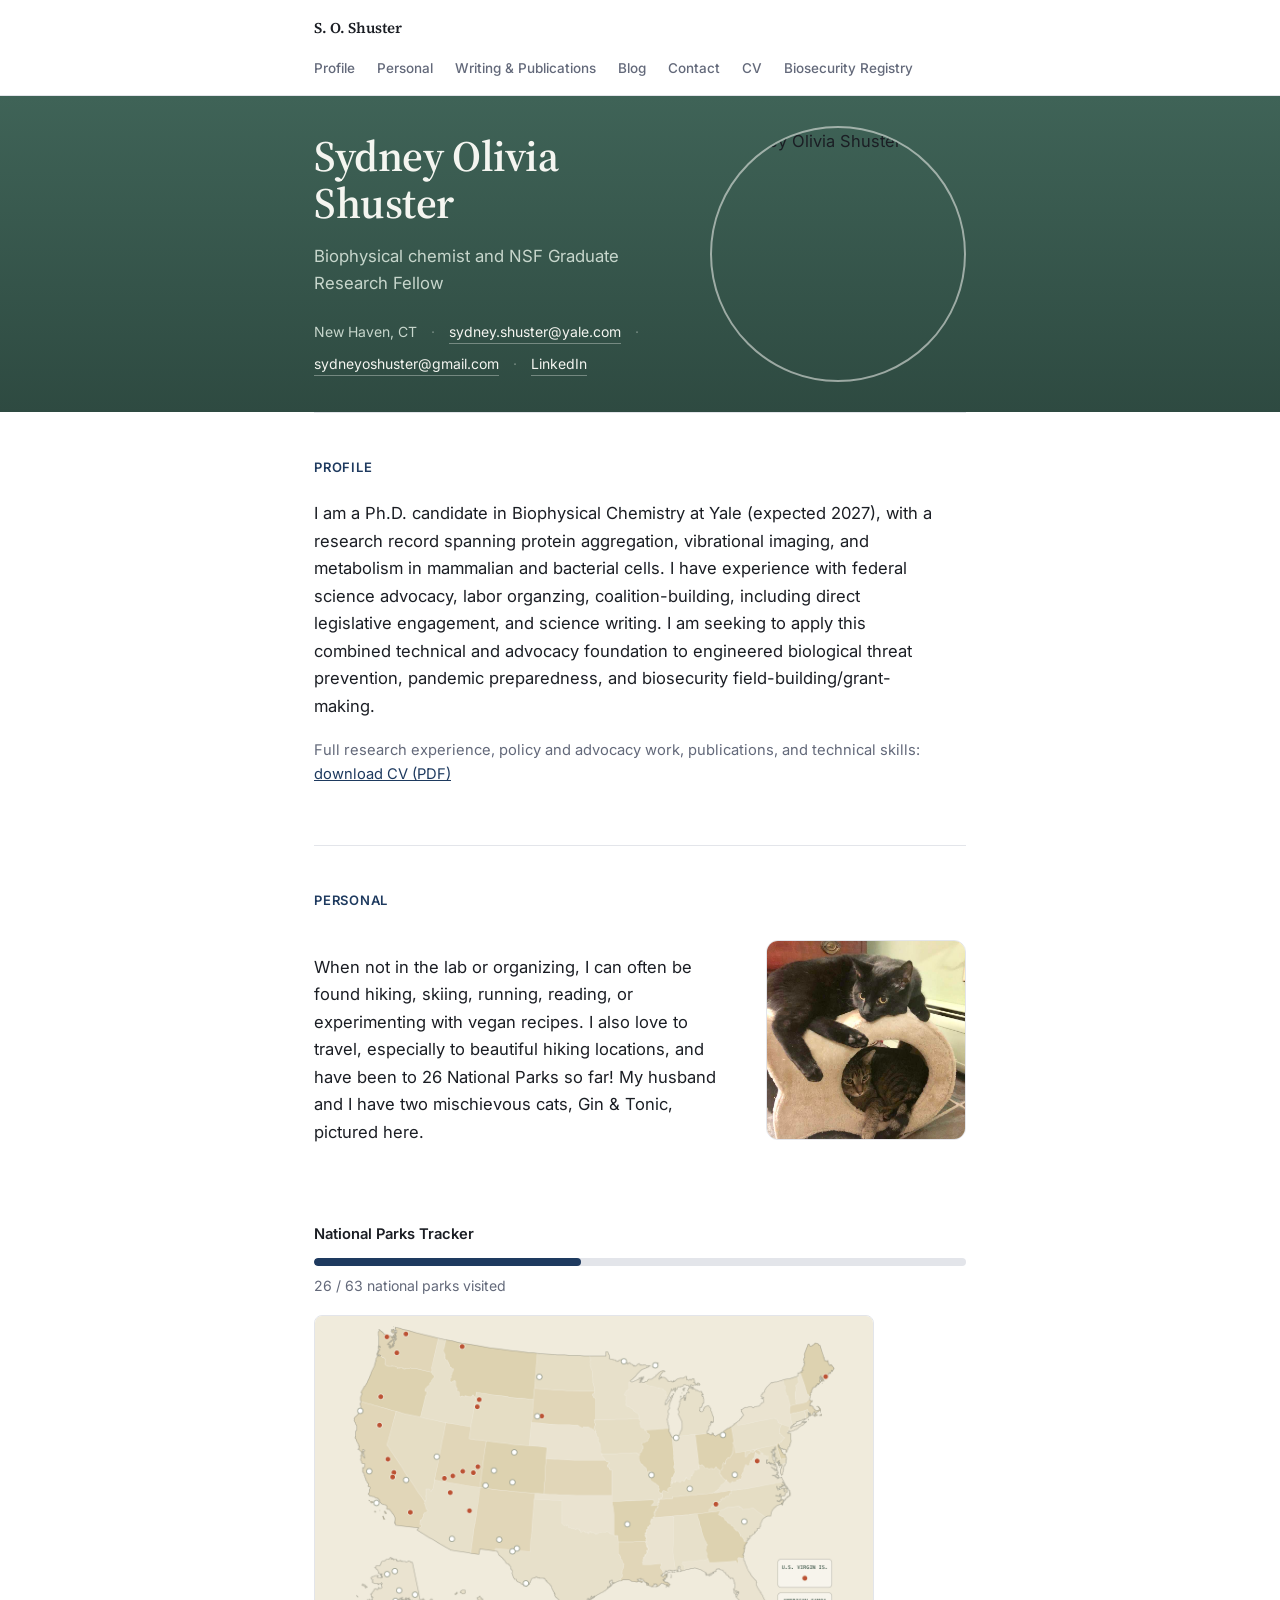
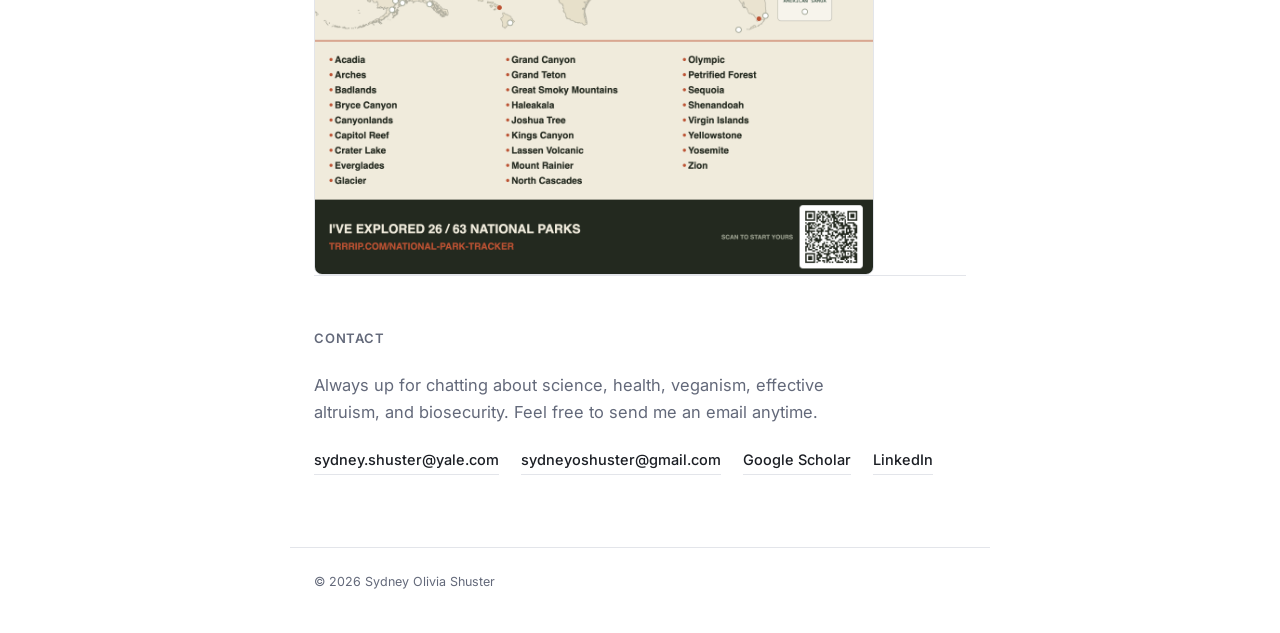
==== index.html @ ff26a90f "Update index.html" ====
<!DOCTYPE html>
<html lang="en">
<head>
<meta charset="UTF-8">
<meta name="viewport" content="width=device-width, initial-scale=1.0">
<title>Sydney Olivia Shuster</title>
<link rel="preconnect" href="https://fonts.googleapis.com">
<link rel="preconnect" href="https://fonts.gstatic.com" crossorigin>
<link href="https://fonts.googleapis.com/css2?family=Source+Serif+4:ital,opsz,wght@0,8..60,400;0,8..60,500;0,8..60,600;1,8..60,400&family=Inter:wght@400;500;600&display=swap" rel="stylesheet">
<link rel="stylesheet" href="styles.css">
<link rel="icon" type="image/x-icon" href="lab.ico">
</head>
<body>

<div class="topbar">
  <div class="topbar-inner">
    <a href="index.html" class="initials" style="text-decoration:none;">S. O. Shuster</a>
    <nav>
      <a href="#profile">Profile</a>
      <a href="#personal">Personal</a>
      <a href="writing.html">Writing &amp; Publications</a>
      <a href="blog.html">Blog</a>
      <a href="#contact">Contact</a>
      <a href="ShusterCV.pdf" target="_blank" rel="noopener">CV</a>
      <a href="biorep.html">Biosecurity Registry</a>
    </nav>
  </div>
</div>

<div class="hero-band">
  <div class="hero">
    <div>
      <h1 class="name">Sydney Olivia Shuster</h1>
      <p class="hero-role">Biophysical chemist and NSF Graduate Research Fellow</p>
      <div class="hero-meta">
        <span>New Haven, CT</span>
        <span class="dot">·</span>
        <a href="mailto:sydney.shuster@yale.com">sydney.shuster@yale.com</a>
        <span class="dot">·</span>
        <a href="mailto:sydneyoshuster@gmail.com">sydneyoshuster@gmail.com</a>
        <span class="dot">·</span>
        <a href="https://www.linkedin.com/in/sydney-o-shuster" target="_blank" rel="noopener">LinkedIn</a>
      </div>
    </div>
    <img src="snowphoto.jpg" alt="Sydney Olivia Shuster" class="photo-slot">
  </div>
</div>

<div class="wrap">

  <section id="profile">
    <p class="sec-label">Profile</p>
    <p class="lede">I am a Ph.D. candidate in Biophysical Chemistry at Yale (expected 2027), with a research record spanning protein aggregation, vibrational imaging, and metabolism in mammalian and bacterial cells. I have experience with federal science advocacy, labor organzing, coalition-building, including direct legislative engagement, and science writing. I am seeking to apply this combined technical and advocacy foundation to engineered biological threat prevention, pandemic preparedness, and biosecurity field-building/grant-making.</p>
    <p class="scholar-link">Full research experience, policy and advocacy work, publications, and technical skills: <a href="ShusterCV.pdf" target="_blank" rel="noopener">download CV (PDF)</a></p>
  </section>

  <section id="personal">
    <p class="sec-label">Personal</p>
    <div class="personal-grid">
      <div>
        <p class="lede" style="margin: 20px 0 0;">When not in the lab or organizing, I can often be found hiking, skiing, running, reading, or experimenting with vegan recipes. I also love to travel, especially to beautiful hiking locations, and have been to 26 National Parks so far! My husband and I have two mischievous cats, Gin & Tonic, pictured here.</p>
      </div>
      <img src="ginandtonic.jpg" alt="Gin & Tonic" class="personal-photo">
    </div>
  </section>

   <div class="parks-tracker">
      <h4>National Parks Tracker</h4>
      <div class="parks-progress-bar"><div class="parks-progress-fill" style="width: 41%;"></div></div>
      <p class="parks-count">26 / 63 national parks visited</p>
      <img src="national-parks-map.png" alt="Map of U.S. national parks visited, 26 of 63" class="parks-map">
    </div>
  </section>

  <section id="contact" class="contact-block">
    <p class="sec-label">Contact</p>
    <p>Always up for chatting about science, health, veganism, effective altruism, and biosecurity. Feel free to send me an email anytime.</p>
    <div class="contact-links">
      <a href="mailto:sydney.shuster@yale.com">sydney.shuster@yale.com</a>
      <a href="mailto:sydneyoshuster@gmail.com">sydneyoshuster@gmail.com</a>
      <a href="https://scholar.google.com/citations?user=3XQuWykAAAAJ&hl=en" target="_blank" rel="noopener">Google Scholar</a>
      <a href="https://www.linkedin.com/in/sydney-o-shuster" target="_blank" rel="noopener">LinkedIn</a>
    </div>
  </section>

</div>

<footer class="foot">© 2026 Sydney Olivia Shuster</footer>

</body>
</html>
---- styles.css ----
:root{
    --bg: #FFFFFF;
    --ink: #1B1E24;
    --muted: #63697A;
    --accent: #1E3A5F;
    --rule: #E3E5EA;
    --max: 700px;
    --green: #3F6357;
    --green-deep: #2E4A41;
    --on-green: #F4F5F0;
    --on-green-muted: #C7D6CC;
  }

  *{ box-sizing: border-box; }
  html{ scroll-behavior: smooth; }

  body{
    margin:0;
    background: var(--bg);
    color: var(--ink);
    font-family: 'Inter', sans-serif;
    font-size: 16.5px;
    line-height: 1.65;
    -webkit-font-smoothing: antialiased;
  }

  a{ color: var(--accent); }

  .wrap{ max-width: var(--max); margin: 0 auto; padding: 0 24px; }

  /* ---------- Nav ---------- */
  .topbar{
    position: sticky; top:0; z-index: 20;
    background: rgba(255,255,255,0.9);
    backdrop-filter: blur(6px);
    border-bottom: 1px solid var(--rule);
  }
  .topbar-inner{
    max-width: var(--max); margin:0 auto; padding: 16px 24px;
    display:flex; align-items:center; justify-content:space-between;
    gap: 16px; flex-wrap: wrap;
  }
  .topbar .initials{
    font-family:'Source Serif 4', serif; font-weight:600; font-size: 15px; color: var(--ink);
  }
  nav{ display:flex; gap: 22px; flex-wrap: wrap; }
  nav a{
    font-size: 13.5px; font-weight:500; text-decoration:none; color: var(--muted);
    transition: color .15s;
  }
  nav a:hover{ color: var(--accent); }

  /* ---------- Hero ---------- */
  .hero-band{
    background: linear-gradient(180deg, var(--green) 0%, var(--green-deep) 100%);
  }
  .hero{
    max-width: var(--max); margin: 0 auto; padding: 30px 24px 30px;
    display:grid; grid-template-columns: 1fr auto; gap: 32px; align-items:center;
  }
  .hero-eyebrow{
    font-size: 13.5px; font-weight:600; text-transform: uppercase; letter-spacing: 0.06em;
    color: var(--on-green-muted); margin: 0 0 14px;
  }
  h1.name{
    font-family:'Source Serif 4', serif;
    font-weight: 600;
    font-size: clamp(2.1rem, 5vw, 2.7rem);
    line-height: 1.1;
    margin: 0 0 16px;
    letter-spacing: -0.01em;
    color: var(--on-green);
  }
  .hero-role{
    font-size: 1.05rem; color: var(--on-green-muted); max-width: 48ch; margin: 0 0 22px;
  }
  .hero-meta{
    display:flex; flex-wrap:wrap; gap: 8px 14px;
    font-size: 14px; color: var(--on-green-muted);
  }
  .hero-meta a{ color: var(--on-green); text-decoration: none; border-bottom: 1px solid rgba(244,245,240,0.35); }
  .hero-meta a:hover{ border-color: var(--on-green); }
  .hero-meta .dot{ color: rgba(244,245,240,0.35); }

  .photo-slot{
    width: 256px; height: 256px;
    border-radius: 50%;
    border: 2px solid rgba(244,245,240,0.55);
    object-fit: cover;
    flex: none;
}
  /* ---------- Sections ---------- */
  section{ padding: 44px 0; border-top: 1px solid var(--rule); }

  .sec-label{
    font-size: 13px; font-weight:600; text-transform: uppercase; letter-spacing: 0.06em;
    color: var(--accent); margin: 0 0 22px;
  }

  .lede{ font-size: 1.04rem; color: var(--ink); max-width: 62ch; }

  /* Entries */
  .entry{ margin-bottom: 28px; }
  .entry:last-child{ margin-bottom: 0; }
  .entry-top{
    display:flex; justify-content:space-between; align-items:baseline; gap: 12px 20px;
    flex-wrap: wrap; margin-bottom: 2px;
  }
  .entry-top h3{
    font-family:'Source Serif 4', serif; font-weight:600; font-size: 1.08rem; margin:0;
  }
  .entry-top .dates{ font-size: 13px; color: var(--muted); white-space:nowrap; }
  .subrole{ font-size: 0.92rem; color: var(--muted); margin: 0 0 8px; }
  .entry ul{ margin: 6px 0 0; padding-left: 20px; }
  .entry li{ margin-bottom: 6px; }
  .entry li::marker{ color: var(--rule); }

  /* Publications */
  .pub-list{ list-style:none; margin:0; padding:0; }
  .pub-list li{
    padding: 14px 0; border-top: 1px solid var(--rule); font-size: 0.96rem;
  }
  .pub-list li:first-child{ border-top:none; padding-top:0; }
  .pub-list .authors{ font-weight:600; }
  .pub-list .journal{ font-style: italic; color: var(--muted); }
  .scholar-link{ margin-top: 18px; font-size: 0.92rem; color: var(--muted); }

  /* Skills */
  .skill-group{ margin-bottom: 22px; }
  .skill-group:last-child{ margin-bottom:0; }
  .skill-group h4{
    font-size: 0.92rem; font-weight:600; color: var(--ink); margin: 0 0 8px;
  }
  .skill-group p{ margin:0; color: var(--muted); font-size: 0.95rem; }

  /* Personal */
  .personal-grid{
    display:grid; grid-template-columns: 1fr auto; gap: 32px; align-items:center;
  }
  .personal-photo{
    width: 200px; height: 200px;
    border-radius: 12px;
    border: 1px solid var(--rule);
    background: #F7F8FA;
    object-fit: cover;
    flex: none;
  }
  @media (max-width: 600px){
    .personal-grid{ grid-template-columns: 1fr; text-align:center; }
    .personal-photo{ margin: 0 auto; }
  }

  /* National Parks Tracker */
  .parks-tracker{ margin-top: 32px; }
  .parks-tracker h4{
    font-size: 0.92rem; font-weight:600; color: var(--ink); margin: 0 0 12px;
  }
  .parks-progress-bar{
    width: 100%; height: 8px; border-radius: 4px;
    background: var(--rule); overflow: hidden; margin: 0 0 8px;
  }
  .parks-progress-fill{
    height: 100%; background: var(--accent); border-radius: 4px;
  }
  .parks-count{ font-size: 0.88rem; color: var(--muted); margin: 0 0 18px; }
  .parks-map{
    width: 100%; max-width: 560px; height: auto;
    border: 1px solid var(--rule); border-radius: 8px; display:block;
  }

  /* Ledger */
  .ledger{ list-style:none; margin:0; padding:0; }
  .ledger li{
    display:flex; gap: 16px; padding: 9px 0; border-top: 1px solid var(--rule);
    font-size: 0.94rem; align-items: baseline;
  }
  .ledger li:first-child{ border-top:none; padding-top:0; }
  .ledger .yr{ flex: none; width: 110px; color: var(--muted); font-size: 13px; }

  /* Contact */
  .contact-block{ padding: 52px 0 72px; }
  .contact-block p{ color: var(--muted); max-width: 52ch; margin: 0 0 22px; }
  .contact-links{ display:flex; flex-wrap:wrap; gap: 10px 22px; }
  .contact-links a{
    font-size: 14.5px; font-weight: 500; text-decoration:none; color: var(--ink);
    border-bottom: 1px solid var(--rule); padding-bottom: 2px;
  }
  .contact-links a:hover{ color: var(--accent); border-color: var(--accent); }

  footer.foot{
    max-width: var(--max); margin: 0 auto; padding: 24px 24px 40px;
    font-size: 12.5px; color: var(--muted); border-top: 1px solid var(--rule);
  }

  @media (max-width: 600px){
    .hero{ grid-template-columns: 1fr; padding: 36px 24px 32px; text-align: center; }
    .hero-meta{ justify-content: center; }
    .photo-slot{ margin: 0 auto; }
    .entry-top{ flex-direction: column; align-items: flex-start; gap: 2px; }
  }

  /* ---------- Simple content pages (writing / blog) ---------- */
  .page-head{ padding: 44px 0 8px; }
  .page-head h1{
    font-family:'Source Serif 4', serif; font-weight:600;
    font-size: clamp(1.9rem, 4.5vw, 2.4rem); margin: 0 0 12px; color: var(--ink);
  }
  .page-head p{ color: var(--muted); max-width: 56ch; margin: 0; }

  .item-list{ list-style:none; margin:0; padding: 24px 0 60px; }
  .item-list li{
    padding: 22px 0; border-top: 1px solid var(--rule);
  }
  .item-list li:first-child{ border-top:none; padding-top: 0; }
  .item-card{ text-decoration:none; color: inherit; display:block; }
  .item-card .item-date{ font-size: 13px; color: var(--muted); margin: 0 0 6px; }
  .item-card h3{
    font-family:'Source Serif 4', serif; font-weight:600; font-size: 1.15rem;
    margin: 0 0 8px; color: var(--ink);
  }
  .item-card:hover h3{ color: var(--accent); }
  .item-card .item-dek{ color: var(--muted); font-size: 0.96rem; margin:0; }
  .item-card .item-tag{
    display:inline-block; margin-top: 10px; font-size: 12.5px; font-weight:600;
    color: var(--accent); text-transform: uppercase; letter-spacing: 0.04em;
  }

  .placeholder-note{
    margin: 0 0 30px; padding: 14px 18px; background: #F7F8FA;
    border: 1px dashed var(--rule); font-size: 0.9rem; color: var(--muted);
  }

  .post-body{ padding: 8px 0 60px; max-width: 62ch; }
  .post-body p{ margin: 0 0 20px; }
  .back-link{ display:inline-block; margin: 30px 0 0; font-size: 14px; }
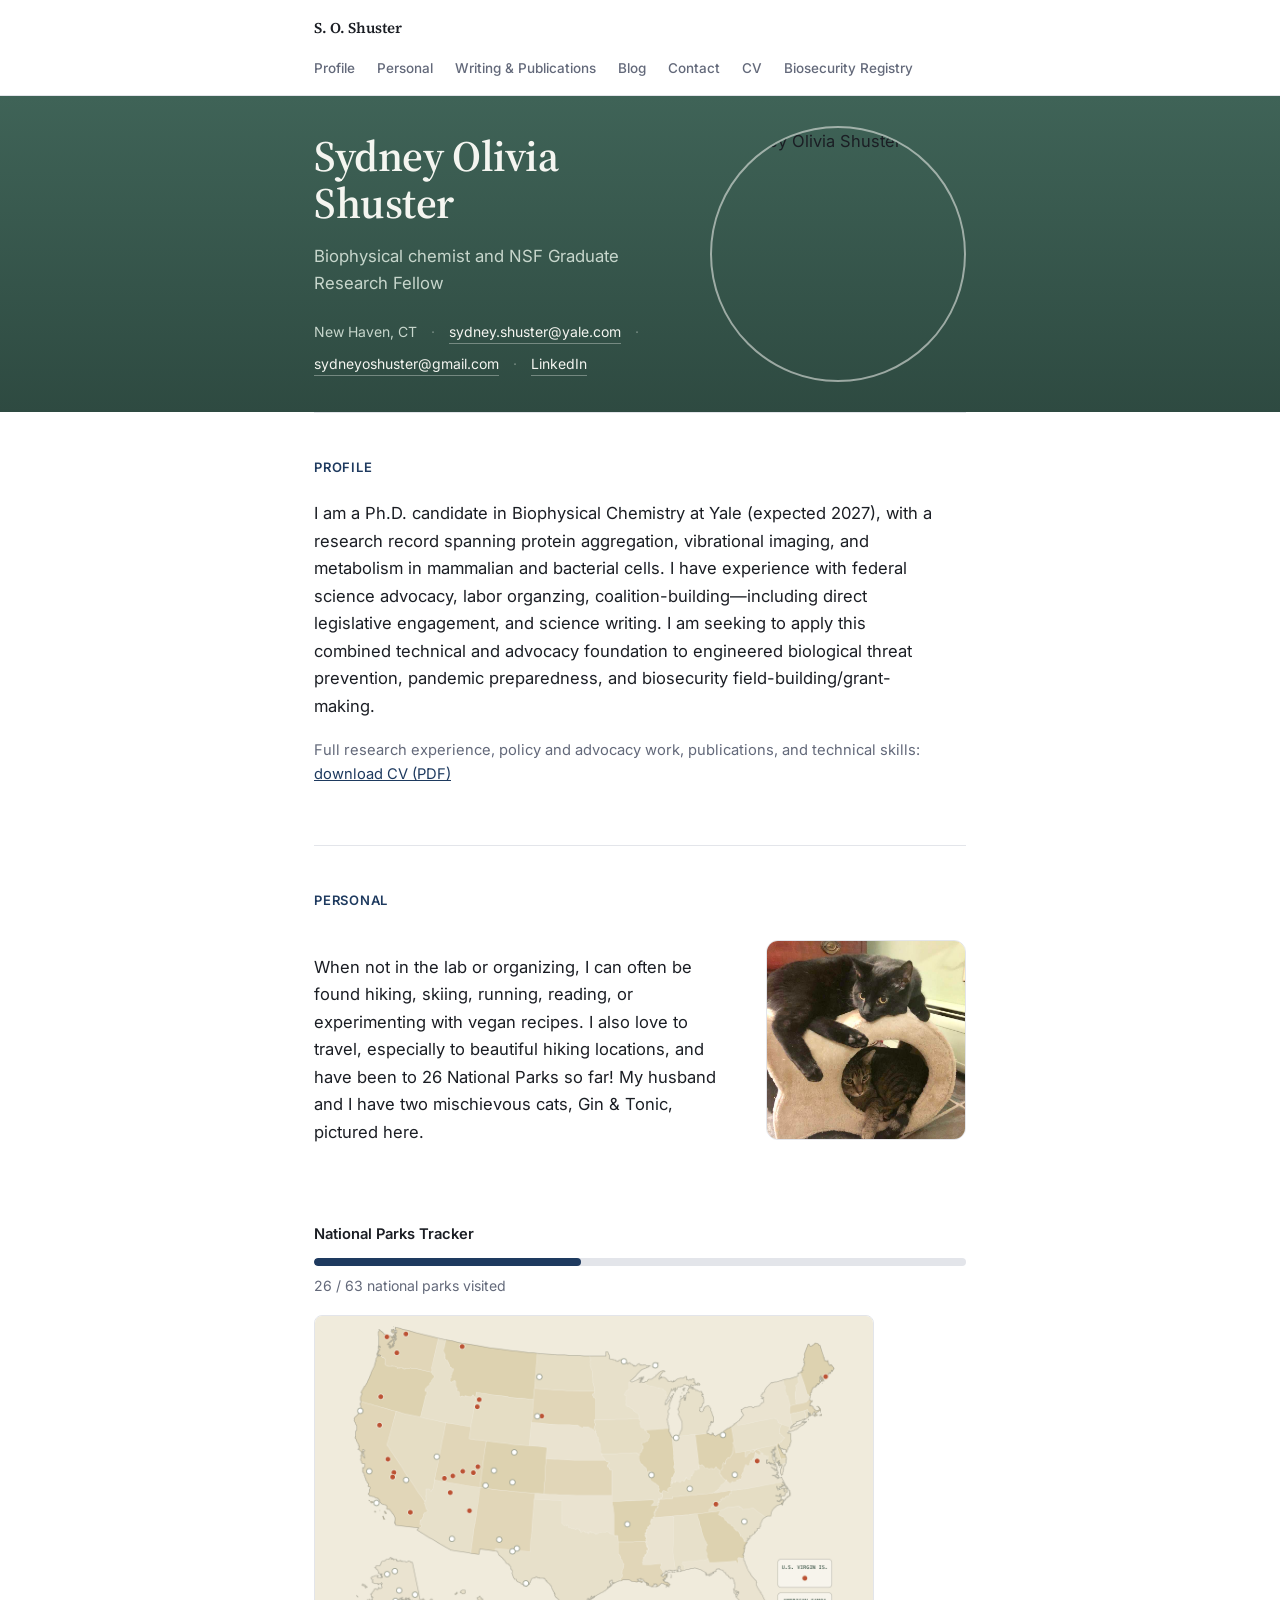
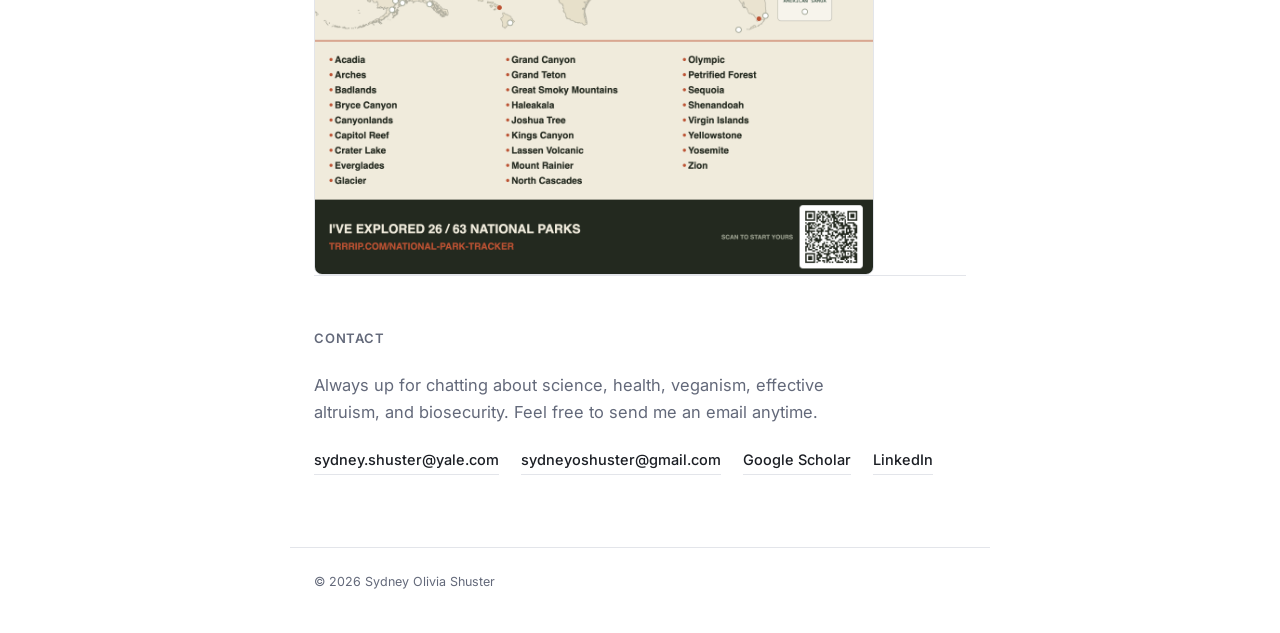
==== commit b091c590: "Update index.html" ====
--- a/index.html
+++ b/index.html
@@ -50,7 +50,7 @@
 
   <section id="profile">
     <p class="sec-label">Profile</p>
-    <p class="lede">I am a Ph.D. candidate in Biophysical Chemistry at Yale (expected 2027), with a research record spanning protein aggregation, vibrational imaging, and metabolism in mammalian and bacterial cells. I have experience with federal science advocacy, labor organzing, coalition-building, including direct legislative engagement, and science writing. I am seeking to apply this combined technical and advocacy foundation to engineered biological threat prevention, pandemic preparedness, and biosecurity field-building/grant-making.</p>
+    <p class="lede">I am a Ph.D. candidate in Biophysical Chemistry at Yale (expected 2027), with a research record spanning protein aggregation, vibrational imaging, and metabolism in mammalian and bacterial cells. I have experience with federal science advocacy, labor organzing, coalition-building—including direct legislative engagement, and science writing. I am seeking to apply this combined technical and advocacy foundation to engineered biological threat prevention, pandemic preparedness, and biosecurity field-building/grant-making.</p>
     <p class="scholar-link">Full research experience, policy and advocacy work, publications, and technical skills: <a href="ShusterCV.pdf" target="_blank" rel="noopener">download CV (PDF)</a></p>
   </section>
 
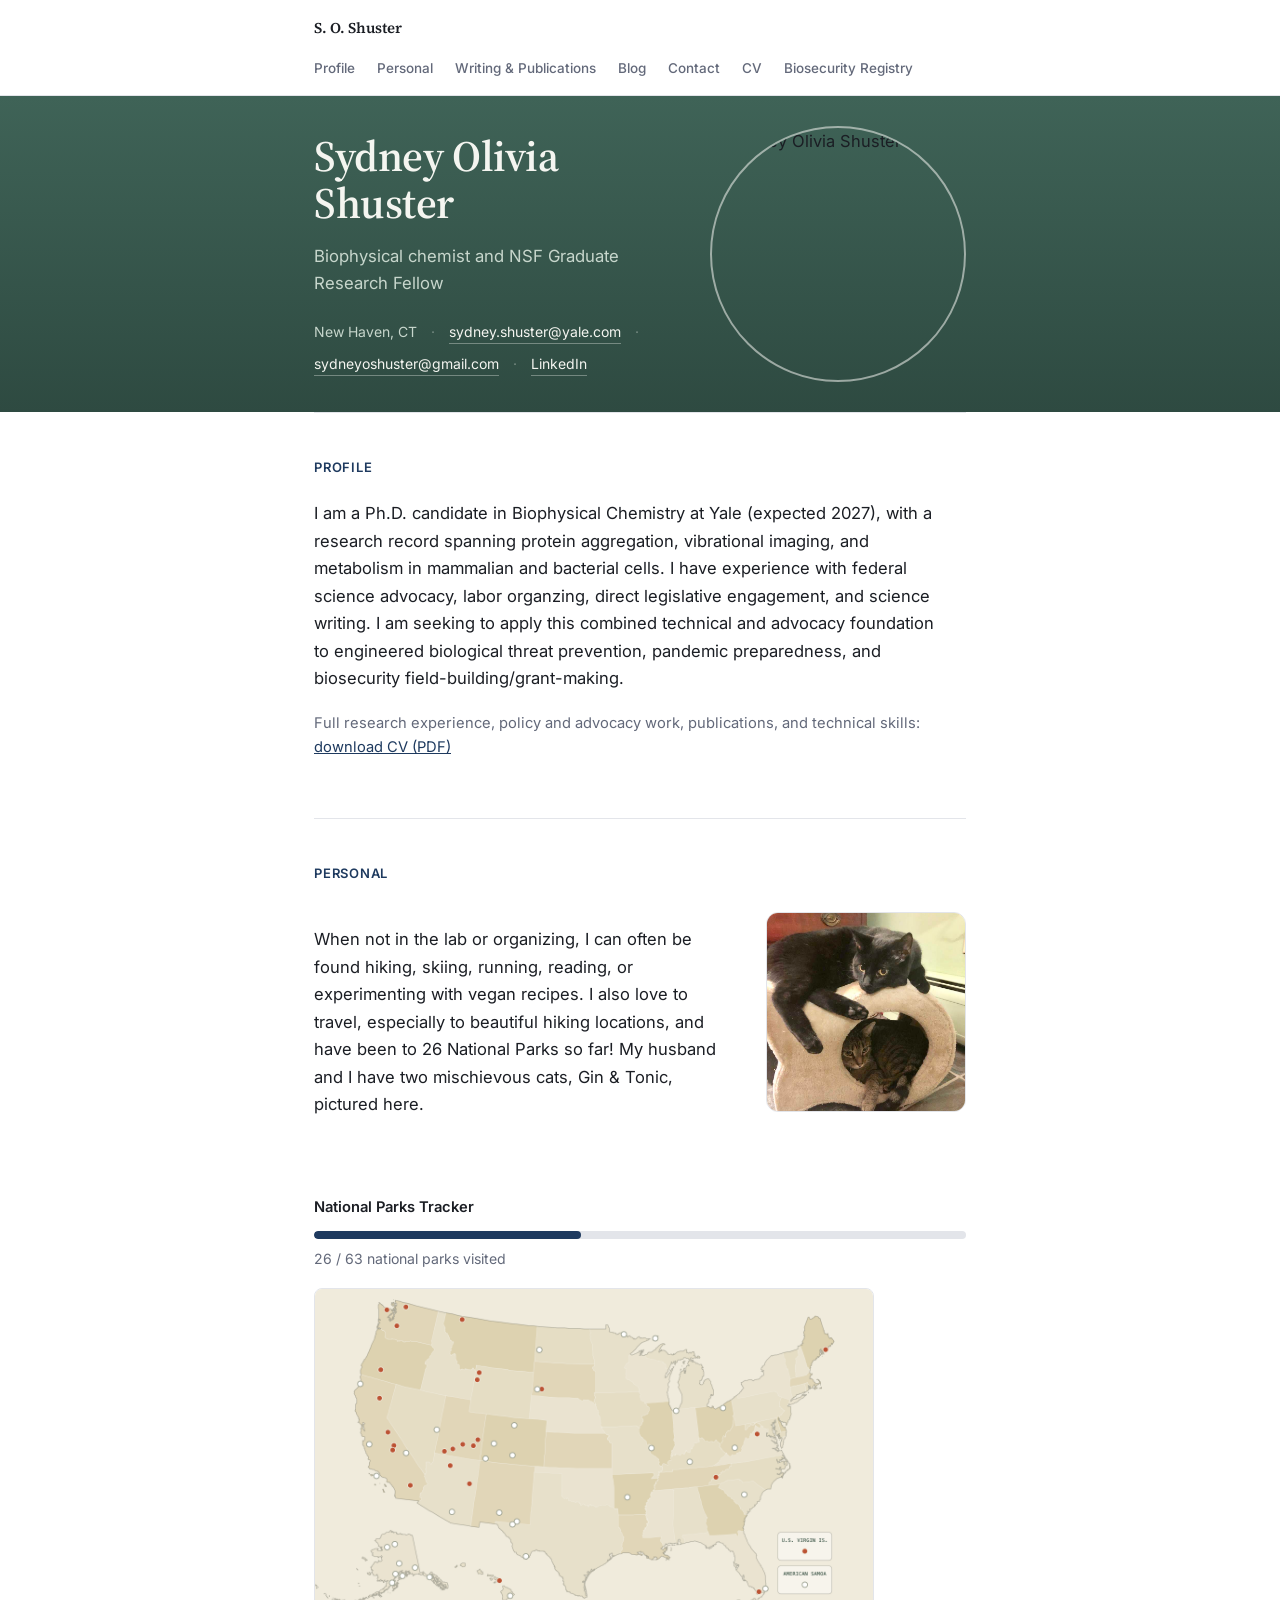
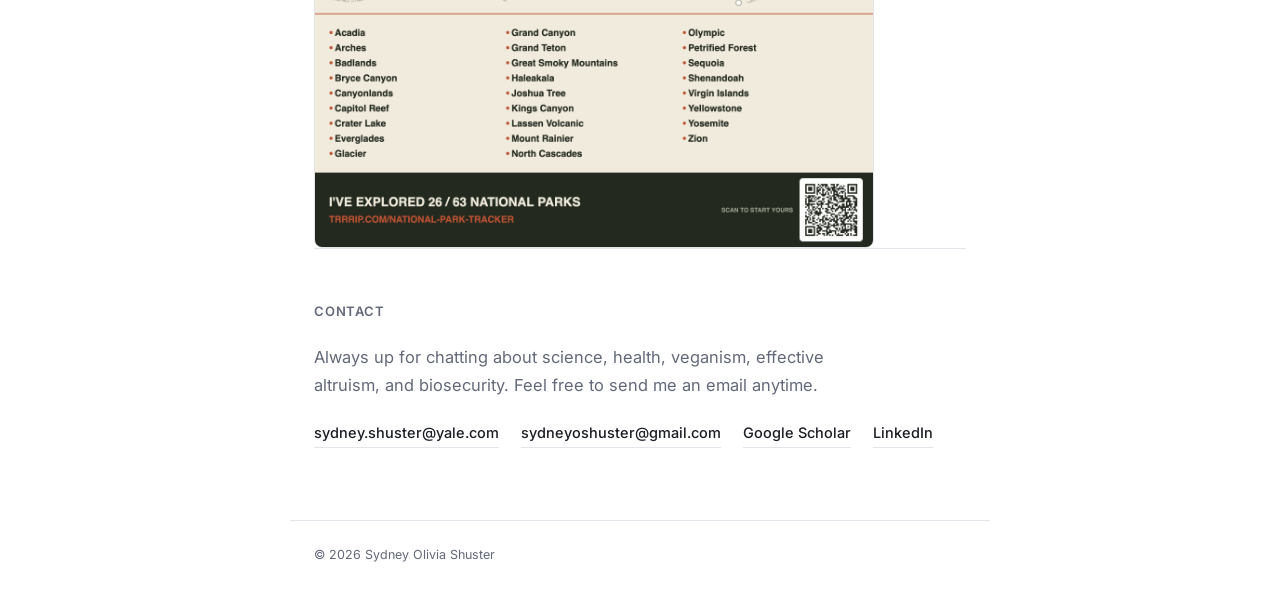
==== commit 1498387b: "Update index.html" ====
--- a/index.html
+++ b/index.html
@@ -50,7 +50,7 @@
 
   <section id="profile">
     <p class="sec-label">Profile</p>
-    <p class="lede">I am a Ph.D. candidate in Biophysical Chemistry at Yale (expected 2027), with a research record spanning protein aggregation, vibrational imaging, and metabolism in mammalian and bacterial cells. I have experience with federal science advocacy, labor organzing, coalition-building—including direct legislative engagement, and science writing. I am seeking to apply this combined technical and advocacy foundation to engineered biological threat prevention, pandemic preparedness, and biosecurity field-building/grant-making.</p>
+    <p class="lede">I am a Ph.D. candidate in Biophysical Chemistry at Yale (expected 2027), with a research record spanning protein aggregation, vibrational imaging, and metabolism in mammalian and bacterial cells. I have experience with federal science advocacy, labor organzing, direct legislative engagement, and science writing. I am seeking to apply this combined technical and advocacy foundation to engineered biological threat prevention, pandemic preparedness, and biosecurity field-building/grant-making.</p>
     <p class="scholar-link">Full research experience, policy and advocacy work, publications, and technical skills: <a href="ShusterCV.pdf" target="_blank" rel="noopener">download CV (PDF)</a></p>
   </section>
 
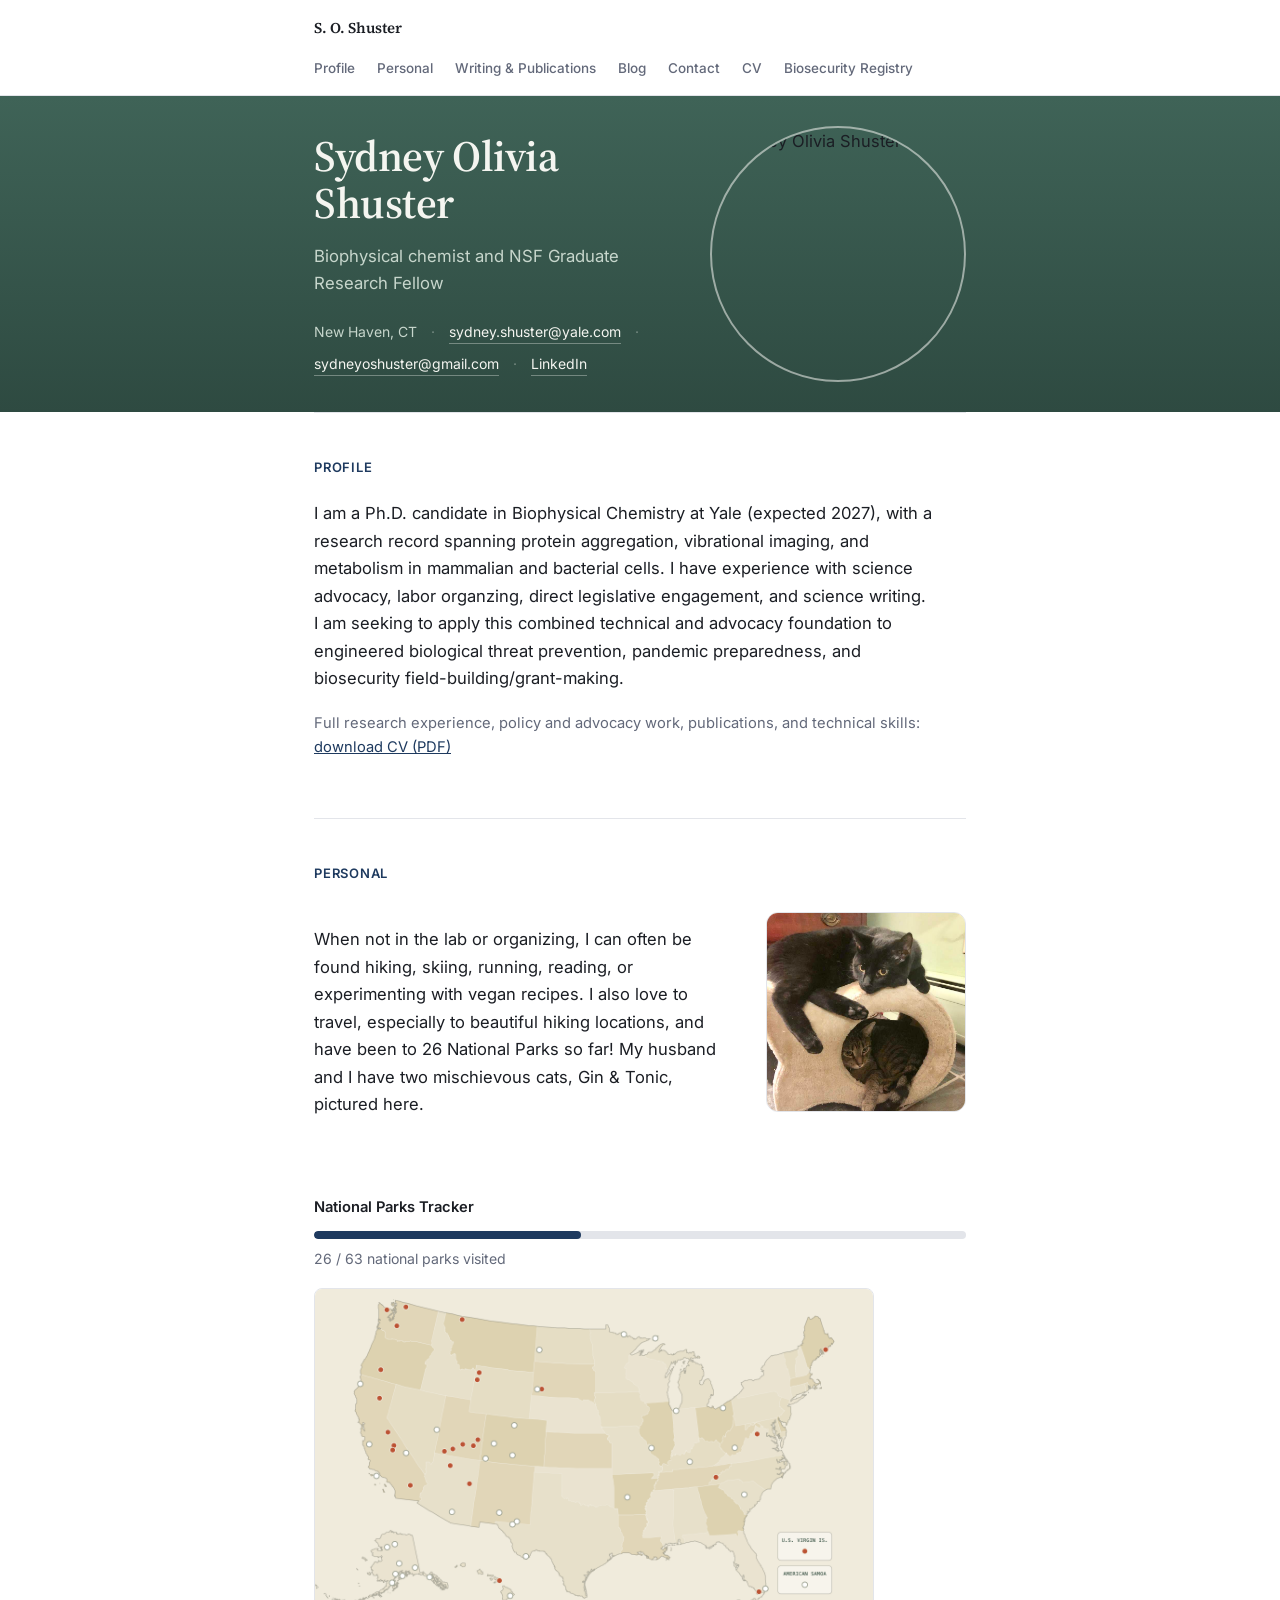
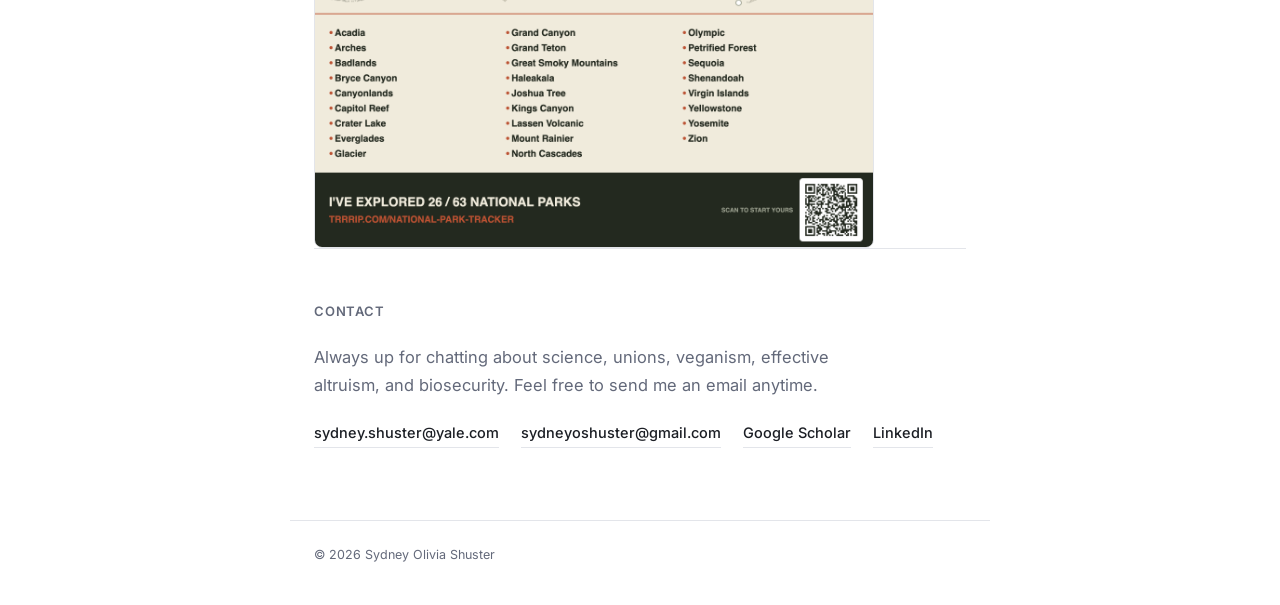
==== commit 46f25ab6: "Update index.html" ====
--- a/index.html
+++ b/index.html
@@ -50,7 +50,7 @@
 
   <section id="profile">
     <p class="sec-label">Profile</p>
-    <p class="lede">I am a Ph.D. candidate in Biophysical Chemistry at Yale (expected 2027), with a research record spanning protein aggregation, vibrational imaging, and metabolism in mammalian and bacterial cells. I have experience with federal science advocacy, labor organzing, direct legislative engagement, and science writing. I am seeking to apply this combined technical and advocacy foundation to engineered biological threat prevention, pandemic preparedness, and biosecurity field-building/grant-making.</p>
+    <p class="lede">I am a Ph.D. candidate in Biophysical Chemistry at Yale (expected 2027), with a research record spanning protein aggregation, vibrational imaging, and metabolism in mammalian and bacterial cells. I have experience with science advocacy, labor organzing, direct legislative engagement, and science writing. I am seeking to apply this combined technical and advocacy foundation to engineered biological threat prevention, pandemic preparedness, and biosecurity field-building/grant-making.</p>
     <p class="scholar-link">Full research experience, policy and advocacy work, publications, and technical skills: <a href="ShusterCV.pdf" target="_blank" rel="noopener">download CV (PDF)</a></p>
   </section>
 
@@ -74,7 +74,7 @@
 
   <section id="contact" class="contact-block">
     <p class="sec-label">Contact</p>
-    <p>Always up for chatting about science, health, veganism, effective altruism, and biosecurity. Feel free to send me an email anytime.</p>
+    <p>Always up for chatting about science, unions, veganism, effective altruism, and biosecurity. Feel free to send me an email anytime.</p>
     <div class="contact-links">
       <a href="mailto:sydney.shuster@yale.com">sydney.shuster@yale.com</a>
       <a href="mailto:sydneyoshuster@gmail.com">sydneyoshuster@gmail.com</a>
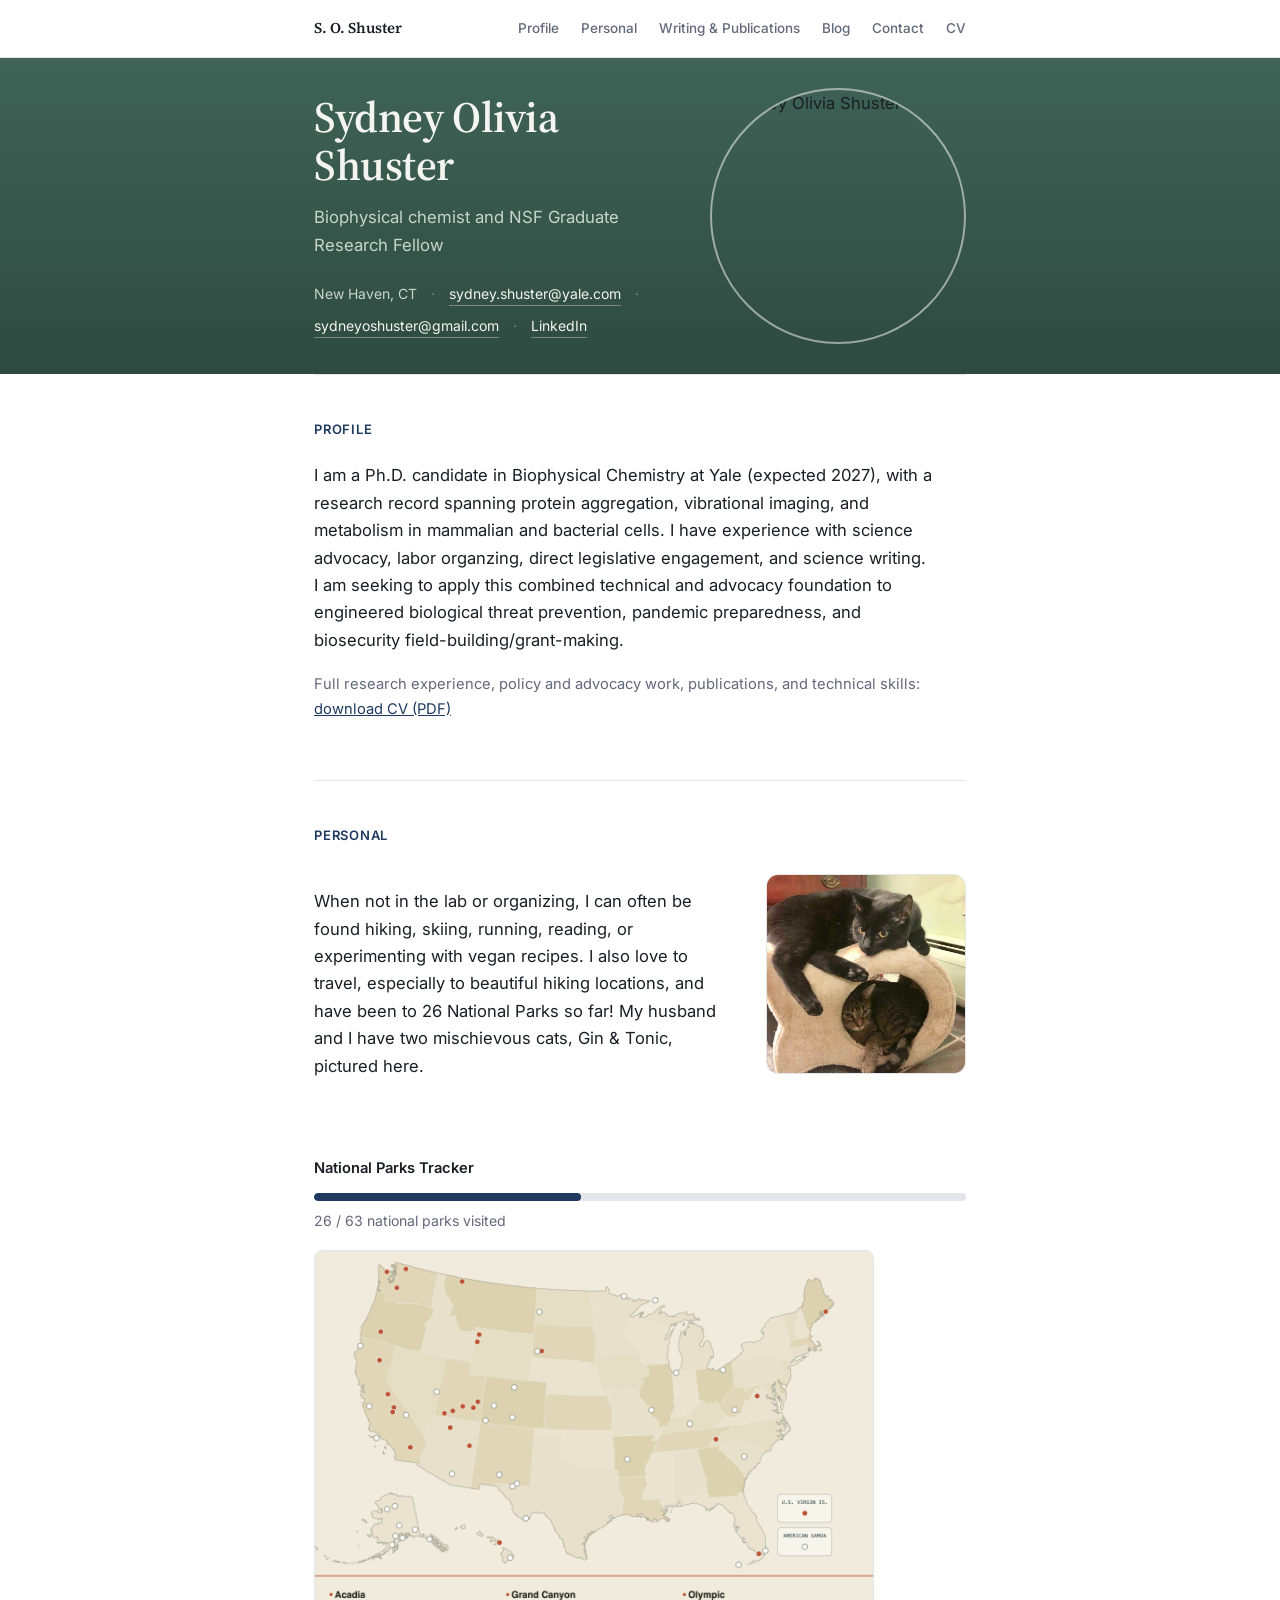
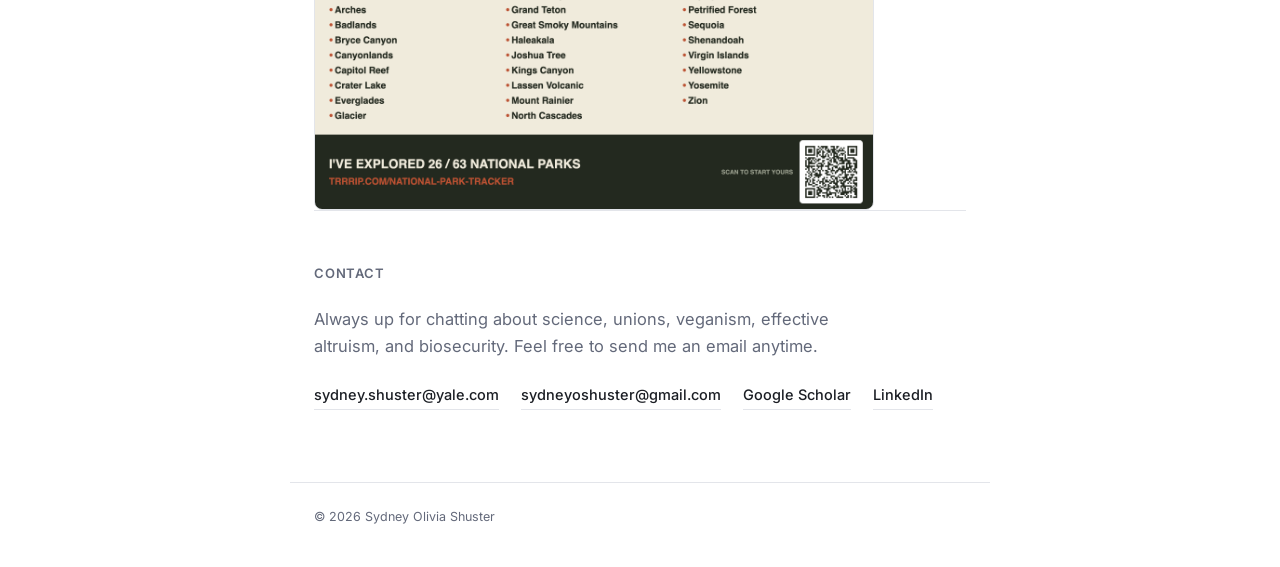
==== commit eb1ab443: "Update index.html" ====
--- a/index.html
+++ b/index.html
@@ -22,7 +22,6 @@
       <a href="blog.html">Blog</a>
       <a href="#contact">Contact</a>
       <a href="ShusterCV.pdf" target="_blank" rel="noopener">CV</a>
-      <a href="biorep.html">Biosecurity Registry</a>
     </nav>
   </div>
 </div>
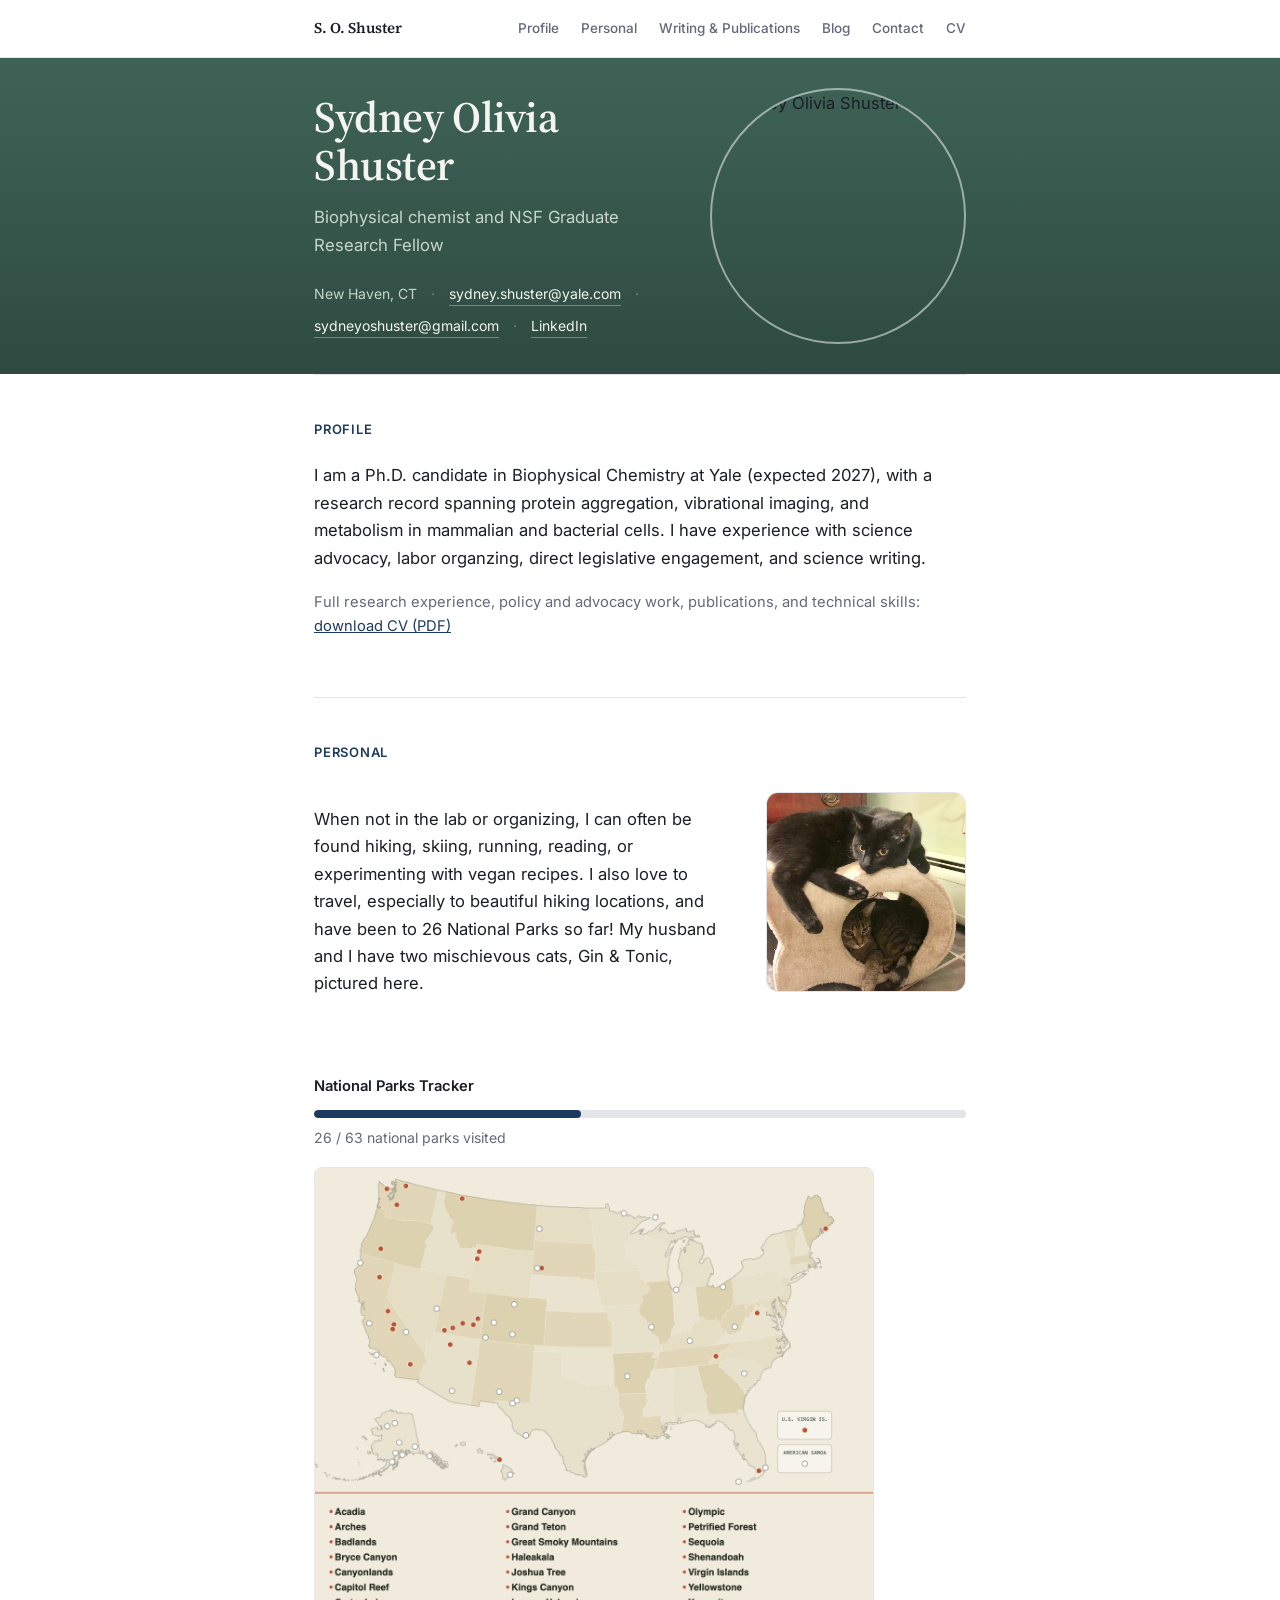
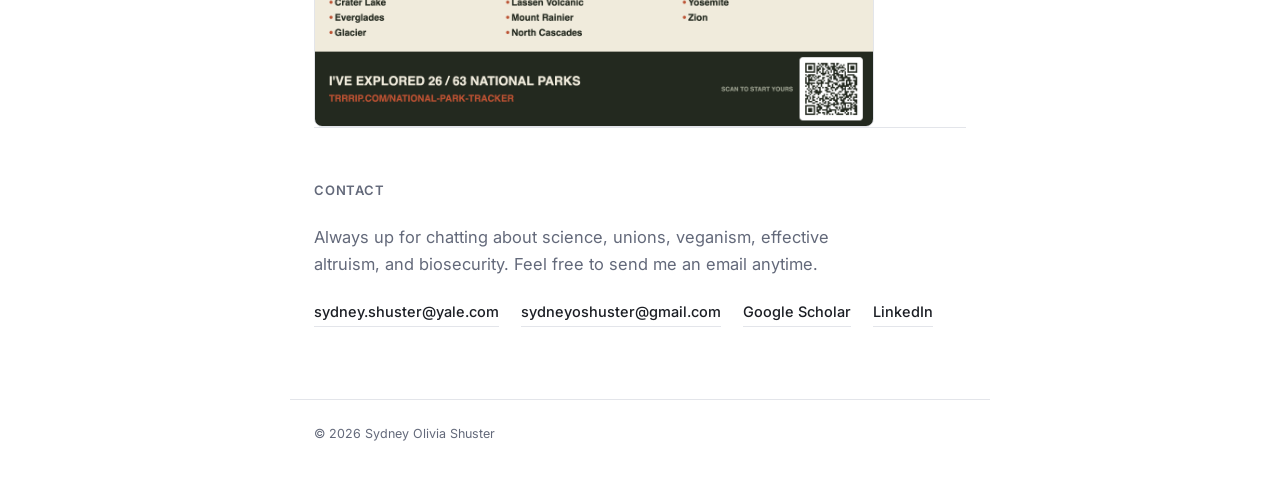
==== commit a405652e: "Update index.html" ====
--- a/index.html
+++ b/index.html
@@ -49,7 +49,7 @@
 
   <section id="profile">
     <p class="sec-label">Profile</p>
-    <p class="lede">I am a Ph.D. candidate in Biophysical Chemistry at Yale (expected 2027), with a research record spanning protein aggregation, vibrational imaging, and metabolism in mammalian and bacterial cells. I have experience with science advocacy, labor organzing, direct legislative engagement, and science writing. I am seeking to apply this combined technical and advocacy foundation to engineered biological threat prevention, pandemic preparedness, and biosecurity field-building/grant-making.</p>
+    <p class="lede">I am a Ph.D. candidate in Biophysical Chemistry at Yale (expected 2027), with a research record spanning protein aggregation, vibrational imaging, and metabolism in mammalian and bacterial cells. I have experience with science advocacy, labor organzing, direct legislative engagement, and science writing.</p>
     <p class="scholar-link">Full research experience, policy and advocacy work, publications, and technical skills: <a href="ShusterCV.pdf" target="_blank" rel="noopener">download CV (PDF)</a></p>
   </section>
 
